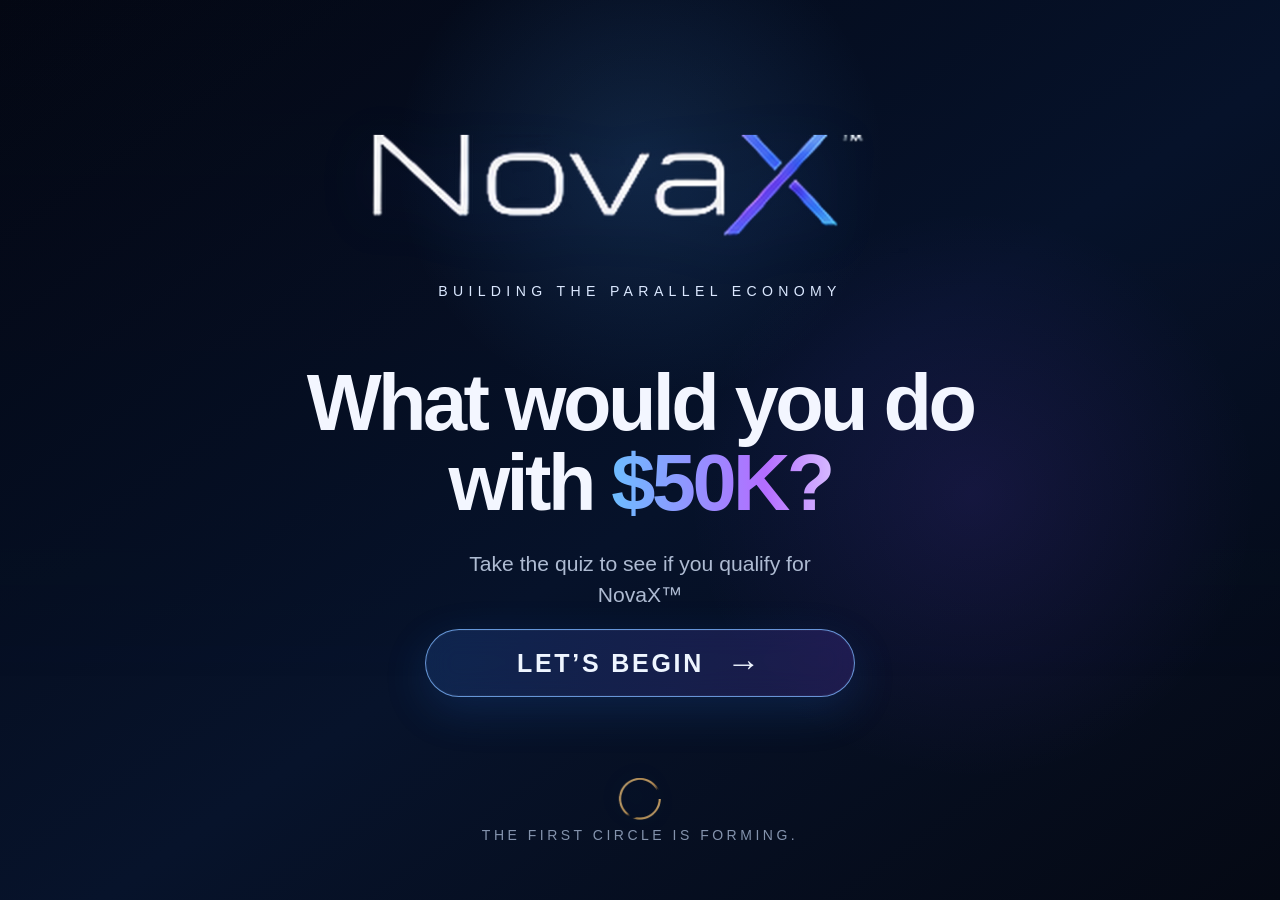
==== index.html @ e238e9a1 "Add files via upload" ====
<!doctype html>
<html lang="en">
<head>
<meta charset="utf-8">
<meta name="viewport" content="width=device-width, initial-scale=1, viewport-fit=cover">
<meta name="theme-color" content="#05090d">
<title>NovaX™ — Building the Parallel Economy</title>
<meta name="description" content="NovaX™ — Building the Parallel Economy. What would you do with $50K? Take the quiz to see if you qualify for NovaX™">
<style>
:root{--gold:#f3c66f;--gold2:#ffd98d;--ink:#05090d}
*{box-sizing:border-box}
html{-webkit-text-size-adjust:100%;text-size-adjust:100%}
html,body{margin:0;padding:0;width:100%;min-height:100%;background:var(--ink)}
body{font-family:Arial,Helvetica,sans-serif;color:#fff;overflow-x:hidden;overflow-y:auto}

/* The landing page is built from the approved portrait composition, but its
   geometry is CSS-driven. This prevents a portrait bitmap from becoming a
   narrow column on laptops and keeps every text block centered by the viewport. */
.landing{position:relative;min-height:calc(100svh - 44px);height:calc(100svh - 44px);overflow:hidden;isolation:isolate;background:var(--ink)}
.landing::before{content:"";position:absolute;inset:0;z-index:-3;background-image:url("assets/landing-background-portrait.png");background-position:center bottom;background-size:cover;background-repeat:no-repeat}
.landing::after{content:"";position:absolute;inset:0;z-index:-2;background:linear-gradient(to bottom,rgba(2,7,11,.88) 0%,rgba(2,7,11,.62) 40%,rgba(2,7,11,.10) 72%,rgba(2,7,11,.10) 100%)}

.content{position:relative;width:100%;height:100%;display:flex;flex-direction:column;align-items:center;text-align:center;padding:clamp(28px,4.5vh,72px) 20px 28px}
.logo{display:block;width:min(50vw,540px);max-width:100%;height:auto;margin:0 auto;object-fit:contain}
.tagline{margin-top:clamp(18px,3vh,38px);font-size:clamp(13px,1.45vw,25px);font-weight:400;letter-spacing:.42em;line-height:1.2;white-space:nowrap;text-transform:uppercase}
.hero-copy{margin-top:clamp(42px,7vh,96px);width:min(100%,1000px)}
h1{margin:0;font-size:clamp(42px,5.3vw,92px);font-weight:800;letter-spacing:-.045em;line-height:1.02;text-wrap:balance}
h1 .gold{color:var(--gold)}
.subcopy{margin:clamp(25px,3.5vh,48px) auto 0;font-size:clamp(18px,1.9vw,32px);line-height:1.3;max-width:760px}
.cta{margin-left:auto;margin-right:auto;margin-top:clamp(28px,4vh,52px);width:min(440px,76vw);min-height:68px;padding:0 34px;border:3px solid var(--gold2);border-radius:999px;background:rgba(0,0,0,.52);color:var(--gold2);font-size:clamp(17px,1.55vw,25px);font-weight:700;letter-spacing:.11em;text-decoration:none;display:flex;align-items:center;justify-content:center;gap:28px;box-shadow:0 8px 28px rgba(0,0,0,.35);transition:transform .16s ease,background .16s ease}
.cta span:last-child{font-size:1.35em;font-weight:400;line-height:0}
.cta:hover{transform:translateY(-2px);background:rgba(0,0,0,.72)}
.cta:focus-visible{outline:3px solid #fff;outline-offset:6px}

.bottom{position:absolute;left:50%;right:auto;transform:translateX(-50%);bottom:clamp(24px,4vh,54px);width:max-content;display:flex;flex-direction:column;align-items:center;gap:14px;pointer-events:none}
.ring{display:block;width:62px;height:62px;object-fit:contain;flex:0 0 auto}
.bottom-text{font-size:clamp(11px,1.05vw,18px);letter-spacing:.32em;text-transform:uppercase}

.site-footer{height:44px;display:flex;justify-content:center;align-items:center;gap:14px;flex-wrap:wrap;padding:8px 14px;background:#050709;color:#77736a;font-size:10px;letter-spacing:.08em;text-transform:uppercase;text-align:center}
.site-footer a{color:#8f8c83;text-decoration:none}.site-footer a:hover{color:#d7bd7e}

/* ONE SHARED LANDSCAPE SYSTEM — phone, tablet, laptop and desktop.
   Portrait mobile is isolated below and remains the approved V5 artwork. */
@media (orientation:landscape){
  .landing{
    height:calc(100svh - 44px);
    min-height:0;
    overflow:hidden;
    background:#05090d;
  }
  .landing::before{
    background-image:url("assets/landing-background.png");
    background-size:cover;
    background-position:center bottom;
    background-repeat:no-repeat;
  }
  .landing::after{
    background:linear-gradient(to bottom,rgba(2,7,11,.90) 0%,rgba(2,7,11,.68) 44%,rgba(2,7,11,.18) 74%,rgba(2,7,11,.05) 100%);
  }
  .content{
    height:100%;
    padding:clamp(6px,1.5vh,18px) 16px clamp(8px,1.5vh,18px);
    justify-content:flex-start;
  }
  .logo{
    width:min(34vw,52vh,500px);
    max-width:80vw;
    flex:0 0 auto;
  }
  .tagline{
    margin-top:clamp(5px,1.4vh,14px);
    font-size:clamp(10px,2.35vh,23px);
    letter-spacing:.42em;
    flex:0 0 auto;
  }
  .hero-copy{
    margin-top:clamp(10px,3.1vh,34px);
    width:min(100%,1050px);
    flex:0 0 auto;
  }
  h1{
    font-size:clamp(27px,7.8vh,78px);
    line-height:1.01;
  }
  .subcopy{
    margin-top:clamp(8px,2.0vh,20px);
    font-size:clamp(12px,3.5vh,27px);
    line-height:1.18;
  }
  .cta{
    margin-top:clamp(8px,2.0vh,22px);
    width:min(430px,48vw);
    min-height:clamp(42px,7.8vh,68px);
    padding:0 24px;
    font-size:clamp(13px,3.0vh,25px);
    gap:clamp(14px,2.5vh,28px);
  }
  .bottom{
    bottom:clamp(7px,1.4vh,14px);
    gap:clamp(4px,.8vh,8px);
  }
  .ring{
    width:clamp(25px,5vh,42px);
    height:clamp(25px,5vh,42px);
  }
  .bottom-text{font-size:clamp(7px,1.65vh,14px)}
  .mobile-cta-hit{display:none!important}
}

/* Short landscape phones and small tablets use the dedicated wide scenic
   background, while retaining the exact same foreground layout. */
@media (orientation:landscape) and (max-width:767px){
  .landing::before{
    background-image:url("assets/landing-background.png");
    background-position:center bottom;
  }
  .content{padding-left:10px;padding-right:10px}
  .logo{width:min(32vw,20vh,240px)}
  .tagline{font-size:clamp(8px,2.15vh,15px);letter-spacing:.34em}
  .hero-copy{margin-top:clamp(8px,2.3vh,18px)}
  h1{font-size:clamp(24px,6.9vh,48px)}
  .subcopy{font-size:clamp(11px,3.0vh,18px);margin-top:clamp(6px,1.5vh,12px)}
  .cta{width:min(310px,42vw);min-height:clamp(38px,7vh,52px);font-size:clamp(11px,2.5vh,17px);border-width:2px}
  .bottom{bottom:clamp(5px,1vh,9px)}
  .bottom-text{font-size:clamp(6px,1.35vh,10px);letter-spacing:.25em}
}

/* Extra-wide desktop caps. */
@media (min-width:1600px) and (orientation:landscape){
  .logo{width:min(500px,52vh)}
  .hero-copy{max-width:1050px}
  h1{font-size:min(78px,9vh)}
  .subcopy{font-size:min(27px,4.5vh)}
  .tagline{font-size:min(23px,2.5vh)}
}

/* MOBILE PORTRAIT — CURRENT APPROVED NOVAX™ MOCKUP. Keep structural alignment with the supplied mockup. */
@media (max-width:900px) and (orientation:portrait){
  .landing{
    height:calc(100svh - 58px);
    min-height:calc(100svh - 58px);
    overflow:hidden;
    background:#05090d;
  }
  .landing::before{
    background-image:url("assets/landing-approved-mockup.png");
    background-size:auto 100%;
    background-position:center center;
    background-repeat:no-repeat;
    background-color:#05090d;
  }
  .landing::after{display:none}
  .content{
    position:absolute;
    inset:0;
    width:100%;
    height:100%;
    padding:0;
    display:block;
  }
  .logo,.tagline,.hero-copy,.bottom{display:none}
  .site-footer{
    min-height:58px;
    height:auto;
    gap:7px 11px;
    font-size:8px;
    padding:9px 10px;
  }
  .mobile-cta-hit{
    display:block;
    position:absolute;
    left:50%;
    top:44.8%;
    width:52%;
    height:5.9%;
    transform:translate(-50%,-50%);
    border-radius:999px;
    z-index:10;
    cursor:pointer;
    -webkit-tap-highlight-color:transparent;
  }
}

@media (max-width:900px) and (orientation:portrait){
  body{overflow-y:auto}
}
@media (prefers-reduced-motion:reduce){.cta{transition:none}}
</style>
<link rel="stylesheet" href="assets/novax-signature.css">
</head>
<body>
<main aria-label="NovaX™ landing page">
  <section class="landing">
    <div class="content">
      <img class="logo" src="assets/NovaX_Signature_Logo_Dark.png" alt="NovaX™">
      <div class="tagline">Building the Parallel Economy</div>
      <div class="hero-copy">
        <h1>What would you do<br>with <span class="gold">$50K?</span></h1>
        <p class="subcopy">Take the quiz to see if you qualify for<br class="desktop-break"> NovaX™</p>
        <a class="cta" href="quiz.html" aria-label="Let's begin the NovaX™ quiz"><span>LET’S BEGIN</span><span aria-hidden="true">→</span></a>
      </div>
      <div class="bottom" aria-hidden="true"><img class="ring" src="assets/approved-ring.png" width="86" height="87" alt=""><div class="bottom-text">The first circle is forming.</div></div>
      <a class="mobile-cta-hit" href="quiz.html" aria-label="Let’s begin the NovaX™ quiz"></a>
    </div>
  </section>
  <nav class="site-footer" aria-label="Site navigation">
    <span>Copyright © 2026 NovaX™</span><span>•</span><a href="index.html">Home</a><span>•</span><a href="quiz.html">Quiz</a><span>•</span><a href="privacy.html">Privacy</a><span>•</span><a href="terms.html">Terms</a>
  </nav>
</main>
</body>
</html>
---- assets/novax-signature.css ----
/* NovaX™ Signature #5 visual prototype layer.
   Functional behavior remains owned by the V41 baseline; this file is visual-only. */
:root{
  --nx-bg:#050914;
  --nx-bg2:#091226;
  --nx-panel:rgba(10,18,36,.82);
  --nx-panel2:rgba(14,24,48,.78);
  --nx-text:#f3f6ff;
  --nx-muted:#9ca8bf;
  --nx-soft:#6f7d96;
  --nx-line:rgba(133,160,205,.20);
  --nx-line-strong:rgba(133,160,205,.34);
  --nx-blue:#49a7ff;
  --nx-violet:#8d5cff;
  --nx-purple:#b85cff;
  --nx-cyan:#51d8ff;
  --nx-white:#f4f7fb;
  --nx-shadow:0 28px 90px rgba(0,0,0,.42);
  --nx-radius:22px;
}

/* ---------- shared page atmosphere ---------- */
.auth-shell,.wrap,.app,.landing{position:relative;isolation:isolate}
.auth-shell:before,.wrap:before,.app:before,.landing:before{
  content:"";position:fixed;inset:0;z-index:-10;pointer-events:none;
  background:
    radial-gradient(circle at 15% 15%,rgba(63,132,255,.14),transparent 27%),
    radial-gradient(circle at 85% 18%,rgba(139,77,255,.13),transparent 28%),
    radial-gradient(circle at 50% 100%,rgba(30,120,210,.10),transparent 34%),
    linear-gradient(135deg,#030711 0%,#071022 48%,#050914 100%);
}
.auth-shell:after,.wrap:after,.app:after,.landing:after{
  content:"";position:fixed;inset:0;z-index:-9;pointer-events:none;opacity:.18;
  background-image:linear-gradient(rgba(125,165,220,.08) 1px,transparent 1px),linear-gradient(90deg,rgba(125,165,220,.08) 1px,transparent 1px);
  background-size:72px 72px;mask-image:linear-gradient(to bottom,black,transparent 78%);
}

/* ---------- Landing ---------- */
body:has(.landing){background:#050914!important;color:var(--nx-text)!important}
body:has(.landing) .landing{height:calc(100svh - 44px)!important;min-height:620px!important;background:transparent!important;overflow:hidden}
body:has(.landing) .landing::before{
  background-image:
    radial-gradient(circle at 50% 18%,rgba(78,161,255,.16),transparent 25%),
    radial-gradient(circle at 76% 55%,rgba(132,76,255,.12),transparent 26%),
    linear-gradient(145deg,#040814 0%,#07132b 54%,#050914 100%)!important;
  background-size:auto!important;background-position:center!important;
}
body:has(.landing) .landing::after{
  display:block!important;background:linear-gradient(180deg,rgba(3,7,17,.18),rgba(3,7,17,.28) 52%,rgba(3,7,17,.86) 100%)!important;
}
body:has(.landing) .content{justify-content:center!important;padding:34px 22px 70px!important}
body:has(.landing) .logo{width:min(560px,70vw)!important;filter:drop-shadow(0 10px 28px rgba(49,119,255,.10))!important}
body:has(.landing) .tagline{margin-top:18px!important;color:#dbe8ff!important;font-size:clamp(10px,1.1vw,16px)!important;letter-spacing:.38em!important}
body:has(.landing) .hero-copy{margin-top:clamp(42px,7vh,82px)!important;max-width:900px!important}
body:has(.landing) h1{font-size:clamp(42px,6.2vw,84px)!important;letter-spacing:-.045em!important}
body:has(.landing) h1 .gold{background:linear-gradient(90deg,#6dbdff,#b46dff 70%,#d6b9ff);-webkit-background-clip:text;background-clip:text;color:transparent!important}
body:has(.landing) .subcopy{color:#aebbd2!important;font-size:clamp(16px,1.65vw,24px)!important;line-height:1.5!important;margin-top:24px!important}
body:has(.landing) .cta{border:1px solid rgba(126,183,255,.78)!important;background:linear-gradient(100deg,rgba(55,128,240,.18),rgba(130,77,255,.18))!important;color:#eef5ff!important;box-shadow:0 14px 44px rgba(36,103,211,.20),inset 0 0 0 1px rgba(255,255,255,.04)!important;backdrop-filter:blur(14px)!important}
body:has(.landing) .cta:hover{background:linear-gradient(100deg,rgba(55,128,240,.30),rgba(130,77,255,.28))!important}
body:has(.landing) .bottom-text{color:#8493ad!important;letter-spacing:.25em!important}
body:has(.landing) .ring{opacity:.78!important;filter:drop-shadow(0 0 16px rgba(78,161,255,.22))}
body:has(.landing) .site-footer{background:#030610!important;border-top:1px solid rgba(130,158,205,.12)!important;color:#68758c!important}
body:has(.landing) .site-footer a{color:#8796ad!important}
@media(max-width:600px) and (orientation:portrait){
  body:has(.landing) .landing{height:calc(100svh - 74px)!important;min-height:0!important}
  body:has(.landing) .content{display:flex!important;position:relative!important;inset:auto!important;padding:26px 20px 52px!important}
  body:has(.landing) .logo{display:block!important;width:min(78vw,360px)!important}
  body:has(.landing) .tagline{display:block!important;font-size:9px!important;letter-spacing:.28em!important;margin-top:13px!important}
  body:has(.landing) .hero-copy{display:block!important;margin-top:54px!important}
  body:has(.landing) h1{font-size:clamp(37px,12vw,54px)!important}
  body:has(.landing) .subcopy{font-size:15px!important;margin-top:20px!important}
  body:has(.landing) .cta{min-height:56px!important;width:min(88vw,360px)!important;font-size:14px!important}
  body:has(.landing) .bottom{display:flex!important;bottom:16px!important}
  body:has(.landing) .ring{width:38px!important;height:38px!important}
  body:has(.landing) .mobile-cta-hit{display:none!important}
  body:has(.landing) .site-footer{height:74px!important}
}

/* ---------- Auth / identity ---------- */
body:has(.auth-shell){background:#050914!important;color:var(--nx-text)!important}
body:has(.auth-shell){display:flex;align-items:center;justify-content:center;padding:22px!important;min-height:100svh}
body:has(.auth-shell) .auth-shell{width:min(100%,560px)}
body:has(.auth-shell) .panel{background:linear-gradient(145deg,rgba(10,19,39,.94),rgba(6,12,26,.92))!important;border:1px solid var(--nx-line-strong)!important;border-radius:26px!important;padding:42px 34px!important;box-shadow:var(--nx-shadow),inset 0 1px 0 rgba(255,255,255,.04)!important;text-align:left!important}
body:has(.auth-shell) .logo{display:block!important;width:min(300px,76%)!important;margin:0 auto 26px!important}
body:has(.auth-shell) .eyebrow{color:#7dbaff!important;letter-spacing:.22em!important;font-size:10px!important}
body:has(.auth-shell) .headline{font-family:Inter,system-ui,sans-serif!important;font-weight:650!important;letter-spacing:-.035em!important;color:#f4f7ff!important;font-size:clamp(34px,6vw,50px)!important}
body:has(.auth-shell) .sub{color:var(--nx-muted)!important;font-size:14px!important}
body:has(.auth-shell) .auth-buttons{gap:12px!important}
body:has(.auth-shell) .auth-btn{border:1px solid var(--nx-line-strong)!important;border-radius:13px!important;background:rgba(255,255,255,.045)!important;color:#edf4ff!important;min-height:54px!important;letter-spacing:.07em!important}
body:has(.auth-shell) .auth-btn.primary{background:linear-gradient(100deg,#317fdc,#6d4eea)!important;border-color:transparent!important;color:white!important}
body:has(.auth-shell) .auth-btn.apple{background:#f3f6fb!important;color:#08101e!important;border-color:#f3f6fb!important}
body:has(.auth-shell) .profile{border-top:1px solid var(--nx-line)!important}
body:has(.auth-shell) .avatar{border:1px solid rgba(93,165,255,.45)!important;background:linear-gradient(145deg,#10284c,#241344)!important}
body:has(.auth-shell) .profile-name{font-family:Inter,system-ui,sans-serif!important;font-weight:700!important}
body:has(.auth-shell) .fineprint,body:has(.auth-shell) .fineprint a{color:#708099!important}

/* ---------- Quiz / Builder Profile ---------- */
body:has(.wrap){background:#050914!important;color:var(--nx-text)!important}
body:has(.wrap) .wrap{width:min(920px,94vw)!important;padding:28px 0 80px!important}
body:has(.wrap) .header{text-align:left!important;display:grid;grid-template-columns:auto 1fr;gap:24px;align-items:center;margin-bottom:28px!important;padding:18px 20px;background:rgba(8,16,33,.68);border:1px solid var(--nx-line);border-radius:20px;backdrop-filter:blur(14px)}
body:has(.wrap) .header .logo{width:190px!important;margin:0!important}
body:has(.wrap) .tagline{color:#8fa8c9!important;letter-spacing:.28em!important;font-size:9px!important;text-transform:uppercase}
body:has(.wrap) .panel{background:linear-gradient(145deg,rgba(10,19,39,.91),rgba(6,12,26,.92))!important;border:1px solid var(--nx-line)!important;border-radius:24px!important;padding:38px!important;box-shadow:var(--nx-shadow),inset 0 1px 0 rgba(255,255,255,.03)!important}
body:has(.wrap) .panel h1,body:has(.wrap) .panel h2{font-family:Inter,system-ui,sans-serif!important;font-weight:650!important;letter-spacing:-.04em!important;color:#f4f7ff!important}
body:has(.wrap) .panel h1{font-size:clamp(34px,6vw,58px)!important}
body:has(.wrap) .panel h2{font-size:clamp(29px,5vw,46px)!important}
body:has(.wrap) .panel p{color:var(--nx-muted)!important}
body:has(.wrap) input{background:rgba(2,7,17,.72)!important;border:1px solid var(--nx-line-strong)!important;border-radius:12px!important;color:#fff!important}
body:has(.wrap) label{color:#91a4c0!important}
body:has(.wrap) button{border:1px solid rgba(110,175,255,.50)!important;border-radius:12px!important;background:linear-gradient(100deg,rgba(49,127,220,.16),rgba(109,78,234,.14))!important;color:#eef5ff!important}
body:has(.wrap) button:hover{background:linear-gradient(100deg,rgba(49,127,220,.27),rgba(109,78,234,.24))!important}
body:has(.wrap) .answer{background:rgba(255,255,255,.035)!important;border-color:var(--nx-line)!important}
body:has(.wrap) .answer:hover,body:has(.wrap) .answer.selected{background:rgba(83,139,228,.14)!important;border-color:rgba(105,183,255,.60)!important}
body:has(.wrap) .progress{background:#152038!important;height:4px!important}
body:has(.wrap) .bar{background:linear-gradient(90deg,var(--nx-blue),var(--nx-violet))!important}
body:has(.wrap) .score{color:#e8efff!important;font-family:Inter,system-ui,sans-serif!important;font-weight:700!important}
body:has(.wrap) .tag{border-color:rgba(111,174,255,.40)!important;color:#9ccaff!important;background:rgba(59,126,220,.08)!important;border-radius:999px!important}
body:has(.wrap) .box{border-color:var(--nx-line)!important}
body:has(.wrap) .path{font-family:Inter,system-ui,sans-serif!important;color:#c7d9f5!important}
body:has(.wrap) .share-profile{border-color:var(--nx-line)!important}
body:has(.wrap) .profile-card{border-color:rgba(112,175,255,.42)!important;box-shadow:0 28px 90px rgba(0,0,0,.55)!important}
@media(max-width:650px){body:has(.wrap) .header{grid-template-columns:1fr;text-align:center;gap:10px}body:has(.wrap) .header .logo{margin:auto!important;width:min(220px,70vw)!important}body:has(.wrap) .panel{padding:24px 18px!important}}

/* ---------- Hub ---------- */
body:has(.app){background:#050914!important;color:var(--nx-text)!important}
body:has(.app) .sidebar{background:rgba(5,12,27,.92)!important;border-color:var(--nx-line)!important;box-shadow:20px 0 60px rgba(0,0,0,.18)}
body:has(.app) .brand img{width:170px!important;height:auto!important;object-fit:contain!important}
body:has(.app) .nav button{color:#9daac0!important;border-color:transparent!important;background:transparent!important}
body:has(.app) .nav button.active,body:has(.app) .nav button:hover{background:linear-gradient(90deg,rgba(56,127,225,.18),rgba(130,76,255,.12))!important;color:#f1f6ff!important;border-color:rgba(105,171,255,.20)!important}
body:has(.app) .top{background:rgba(4,10,22,.76)!important;border-color:var(--nx-line)!important;backdrop-filter:blur(14px)}
body:has(.app) .card,body:has(.app) .hero{background:linear-gradient(145deg,rgba(10,19,39,.86),rgba(6,12,26,.86))!important;border-color:var(--nx-line)!important;box-shadow:0 22px 70px rgba(0,0,0,.24),inset 0 1px 0 rgba(255,255,255,.025)!important}
body:has(.app) .hero{background:radial-gradient(circle at 78% 22%,rgba(123,76,255,.20),transparent 28%),radial-gradient(circle at 30% 30%,rgba(45,139,255,.16),transparent 30%),linear-gradient(145deg,rgba(10,19,39,.96),rgba(6,12,26,.92))!important}
body:has(.app) .hero h1,body:has(.app) .card h2{font-family:Inter,system-ui,sans-serif!important;font-weight:650!important;letter-spacing:-.035em!important}
body:has(.app) .hero .tagline{color:#8fc5ff!important}
body:has(.app) .sub,body:has(.app) p{color:#93a3bc!important}
body:has(.app) .node .dot{border-color:rgba(104,179,255,.40)!important;background:#071329!important;color:#9ed0ff!important}
body:has(.app) .node.done .dot{background:linear-gradient(135deg,#317fdc,#714be8)!important;color:#fff!important;border-color:transparent!important}
body:has(.app) .node.current .dot{box-shadow:0 0 0 6px rgba(84,151,255,.10),0 0 28px rgba(91,129,255,.30)!important}
body:has(.app) .path{background:rgba(255,255,255,.025)!important;border-color:var(--nx-line)!important}
body:has(.app) .path button,body:has(.app) .invite button,body:has(.app) .theme button{border-color:rgba(105,173,255,.45)!important;background:rgba(49,127,220,.08)!important;color:#dcecff!important}
body:has(.app) .state{border-color:rgba(115,173,255,.28)!important;color:#91c7ff!important;background:rgba(64,133,224,.08)!important}
body:has(.app) .reward{border-color:var(--nx-line)!important}
body:has(.app) .rnum{background:linear-gradient(135deg,#317fdc,#784ce9)!important;color:white!important}
body:has(.app) .footerbanner{background:radial-gradient(circle at 80% 20%,rgba(127,75,255,.20),transparent 28%),linear-gradient(145deg,#08142a,#0b1021)!important;border-color:var(--nx-line-strong)!important}
body:has(.app) .light{--bg:#f3f7fc!important;--panel:#fff!important;--panel2:#edf2f8!important;--text:#172338!important;--muted:#617089!important;--line:#d9e1ec!important}
body:has(.app) .light .sidebar,body:has(.app) .light .top{background:rgba(248,251,255,.90)!important;color:#172338!important}
body:has(.app) .light .card,body:has(.app) .light .hero{background:rgba(255,255,255,.94)!important;color:#172338!important}
body:has(.app) .light .nav button{color:#60718a!important}
body:has(.app) .light .nav button.active,body:has(.app) .light .nav button:hover{background:#eaf2fc!important;color:#17304e!important}
body:has(.app) .light .hero p,body:has(.app) .light .sub,body:has(.app) .light p{color:#63728a!important}
body:has(.app) .light .footerbanner{background:linear-gradient(145deg,#edf5ff,#f3efff)!important;color:#172338!important}

@media(max-width:700px){body:has(.app) .brand img{width:124px!important}body:has(.app) .nav button:nth-child(n+5){display:none!important}}
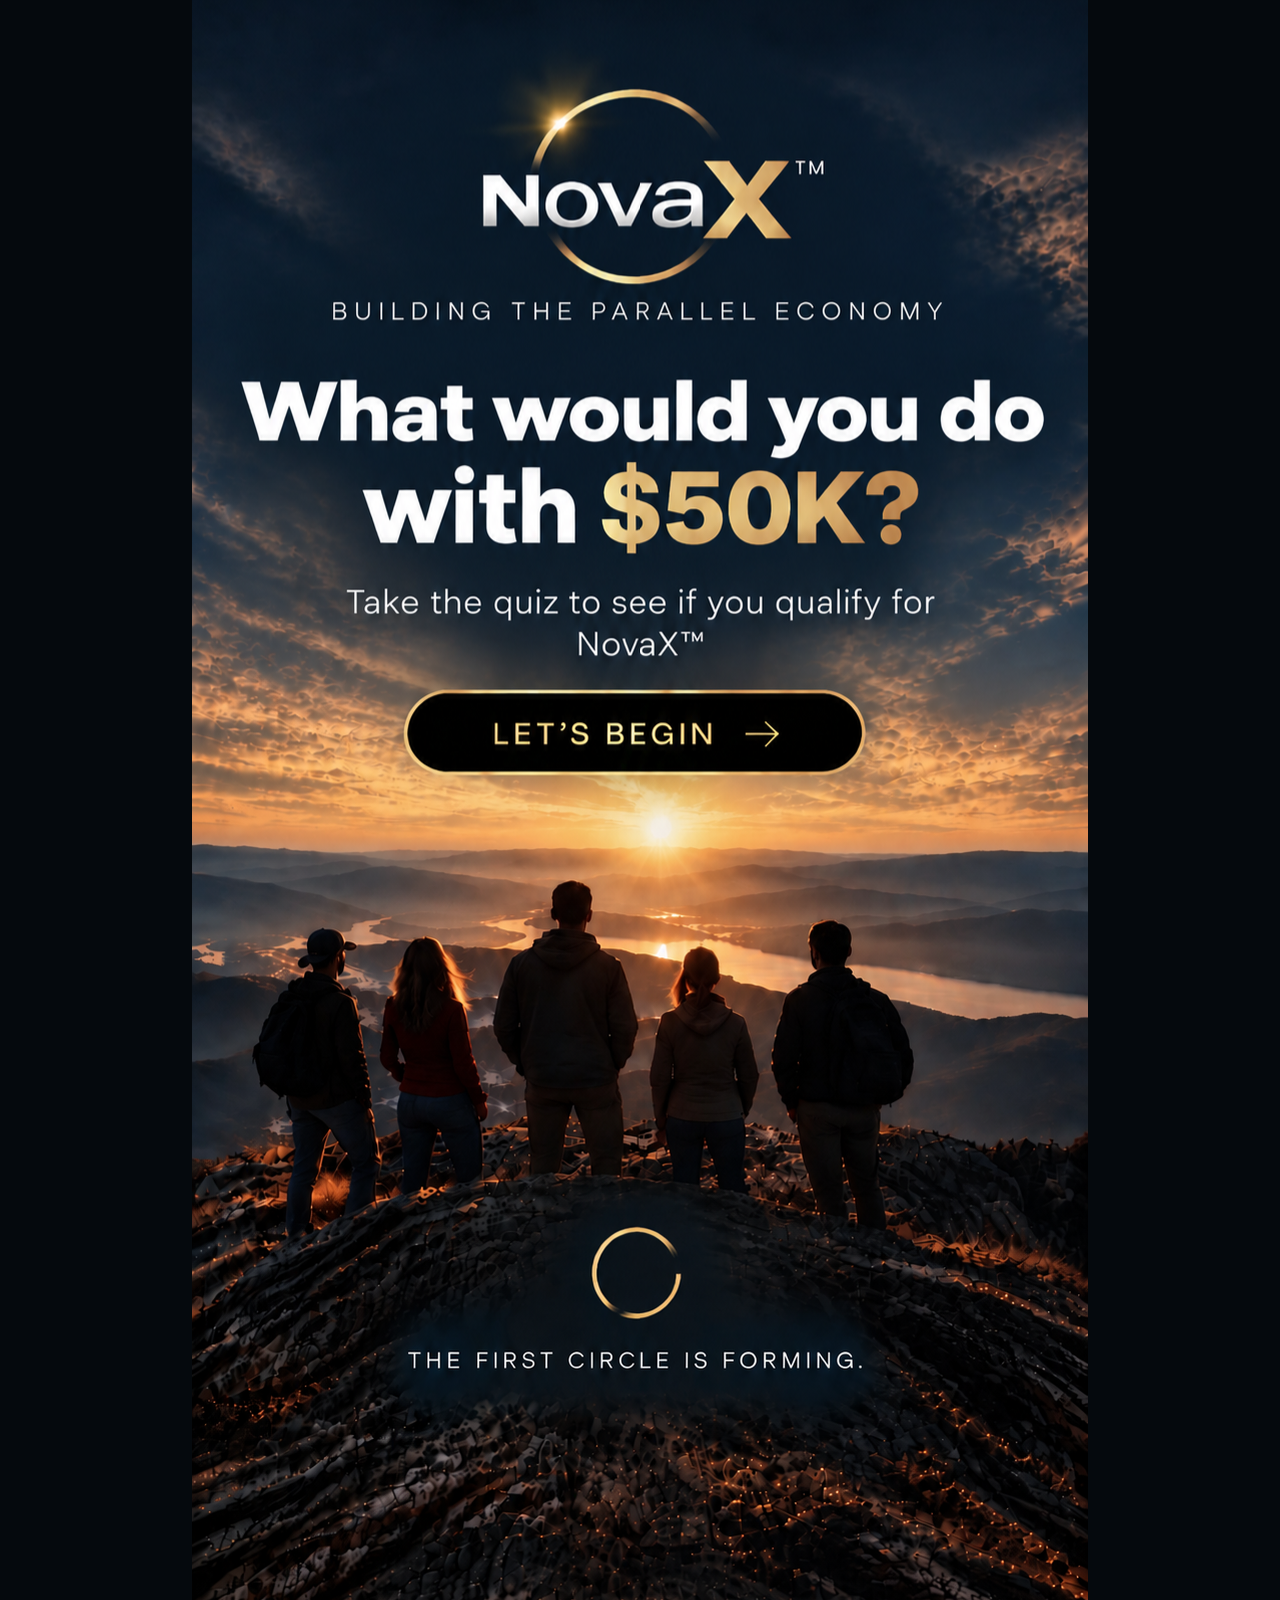
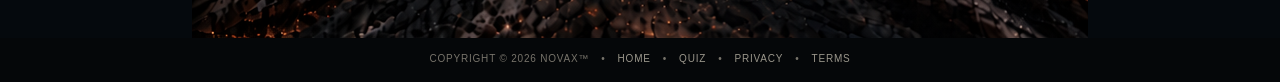
==== commit eb6516a8: "Add files via upload" ====
--- a/index.html
+++ b/index.html
@@ -2,209 +2,36 @@
 <html lang="en">
 <head>
 <meta charset="utf-8">
-<meta name="viewport" content="width=device-width, initial-scale=1, viewport-fit=cover">
-<meta name="theme-color" content="#05090d">
+<meta name="viewport" content="width=device-width,initial-scale=1">
 <title>NovaX™ — Building the Parallel Economy</title>
-<meta name="description" content="NovaX™ — Building the Parallel Economy. What would you do with $50K? Take the quiz to see if you qualify for NovaX™">
+<meta name="description" content="NovaX™ — Building the Parallel Economy. What would you do with $50K? Take the quiz to see if you qualify for NovaX™.">
 <style>
-:root{--gold:#f3c66f;--gold2:#ffd98d;--ink:#05090d}
+:root{--bg:#05090d;--footer:#050709;--footer-text:#77736a;--footer-link:#9a968b}
 *{box-sizing:border-box}
-html{-webkit-text-size-adjust:100%;text-size-adjust:100%}
-html,body{margin:0;padding:0;width:100%;min-height:100%;background:var(--ink)}
-body{font-family:Arial,Helvetica,sans-serif;color:#fff;overflow-x:hidden;overflow-y:auto}
-
-/* The landing page is built from the approved portrait composition, but its
-   geometry is CSS-driven. This prevents a portrait bitmap from becoming a
-   narrow column on laptops and keeps every text block centered by the viewport. */
-.landing{position:relative;min-height:calc(100svh - 44px);height:calc(100svh - 44px);overflow:hidden;isolation:isolate;background:var(--ink)}
-.landing::before{content:"";position:absolute;inset:0;z-index:-3;background-image:url("assets/landing-background-portrait.png");background-position:center bottom;background-size:cover;background-repeat:no-repeat}
-.landing::after{content:"";position:absolute;inset:0;z-index:-2;background:linear-gradient(to bottom,rgba(2,7,11,.88) 0%,rgba(2,7,11,.62) 40%,rgba(2,7,11,.10) 72%,rgba(2,7,11,.10) 100%)}
-
-.content{position:relative;width:100%;height:100%;display:flex;flex-direction:column;align-items:center;text-align:center;padding:clamp(28px,4.5vh,72px) 20px 28px}
-.logo{display:block;width:min(50vw,540px);max-width:100%;height:auto;margin:0 auto;object-fit:contain}
-.tagline{margin-top:clamp(18px,3vh,38px);font-size:clamp(13px,1.45vw,25px);font-weight:400;letter-spacing:.42em;line-height:1.2;white-space:nowrap;text-transform:uppercase}
-.hero-copy{margin-top:clamp(42px,7vh,96px);width:min(100%,1000px)}
-h1{margin:0;font-size:clamp(42px,5.3vw,92px);font-weight:800;letter-spacing:-.045em;line-height:1.02;text-wrap:balance}
-h1 .gold{color:var(--gold)}
-.subcopy{margin:clamp(25px,3.5vh,48px) auto 0;font-size:clamp(18px,1.9vw,32px);line-height:1.3;max-width:760px}
-.cta{margin-left:auto;margin-right:auto;margin-top:clamp(28px,4vh,52px);width:min(440px,76vw);min-height:68px;padding:0 34px;border:3px solid var(--gold2);border-radius:999px;background:rgba(0,0,0,.52);color:var(--gold2);font-size:clamp(17px,1.55vw,25px);font-weight:700;letter-spacing:.11em;text-decoration:none;display:flex;align-items:center;justify-content:center;gap:28px;box-shadow:0 8px 28px rgba(0,0,0,.35);transition:transform .16s ease,background .16s ease}
-.cta span:last-child{font-size:1.35em;font-weight:400;line-height:0}
-.cta:hover{transform:translateY(-2px);background:rgba(0,0,0,.72)}
-.cta:focus-visible{outline:3px solid #fff;outline-offset:6px}
-
-.bottom{position:absolute;left:50%;right:auto;transform:translateX(-50%);bottom:clamp(24px,4vh,54px);width:max-content;display:flex;flex-direction:column;align-items:center;gap:14px;pointer-events:none}
-.ring{display:block;width:62px;height:62px;object-fit:contain;flex:0 0 auto}
-.bottom-text{font-size:clamp(11px,1.05vw,18px);letter-spacing:.32em;text-transform:uppercase}
-
-.site-footer{height:44px;display:flex;justify-content:center;align-items:center;gap:14px;flex-wrap:wrap;padding:8px 14px;background:#050709;color:#77736a;font-size:10px;letter-spacing:.08em;text-transform:uppercase;text-align:center}
-.site-footer a{color:#8f8c83;text-decoration:none}.site-footer a:hover{color:#d7bd7e}
-
-/* ONE SHARED LANDSCAPE SYSTEM — phone, tablet, laptop and desktop.
-   Portrait mobile is isolated below and remains the approved V5 artwork. */
-@media (orientation:landscape){
-  .landing{
-    height:calc(100svh - 44px);
-    min-height:0;
-    overflow:hidden;
-    background:#05090d;
-  }
-  .landing::before{
-    background-image:url("assets/landing-background.png");
-    background-size:cover;
-    background-position:center bottom;
-    background-repeat:no-repeat;
-  }
-  .landing::after{
-    background:linear-gradient(to bottom,rgba(2,7,11,.90) 0%,rgba(2,7,11,.68) 44%,rgba(2,7,11,.18) 74%,rgba(2,7,11,.05) 100%);
-  }
-  .content{
-    height:100%;
-    padding:clamp(6px,1.5vh,18px) 16px clamp(8px,1.5vh,18px);
-    justify-content:flex-start;
-  }
-  .logo{
-    width:min(34vw,52vh,500px);
-    max-width:80vw;
-    flex:0 0 auto;
-  }
-  .tagline{
-    margin-top:clamp(5px,1.4vh,14px);
-    font-size:clamp(10px,2.35vh,23px);
-    letter-spacing:.42em;
-    flex:0 0 auto;
-  }
-  .hero-copy{
-    margin-top:clamp(10px,3.1vh,34px);
-    width:min(100%,1050px);
-    flex:0 0 auto;
-  }
-  h1{
-    font-size:clamp(27px,7.8vh,78px);
-    line-height:1.01;
-  }
-  .subcopy{
-    margin-top:clamp(8px,2.0vh,20px);
-    font-size:clamp(12px,3.5vh,27px);
-    line-height:1.18;
-  }
-  .cta{
-    margin-top:clamp(8px,2.0vh,22px);
-    width:min(430px,48vw);
-    min-height:clamp(42px,7.8vh,68px);
-    padding:0 24px;
-    font-size:clamp(13px,3.0vh,25px);
-    gap:clamp(14px,2.5vh,28px);
-  }
-  .bottom{
-    bottom:clamp(7px,1.4vh,14px);
-    gap:clamp(4px,.8vh,8px);
-  }
-  .ring{
-    width:clamp(25px,5vh,42px);
-    height:clamp(25px,5vh,42px);
-  }
-  .bottom-text{font-size:clamp(7px,1.65vh,14px)}
-  .mobile-cta-hit{display:none!important}
-}
-
-/* Short landscape phones and small tablets use the dedicated wide scenic
-   background, while retaining the exact same foreground layout. */
-@media (orientation:landscape) and (max-width:767px){
-  .landing::before{
-    background-image:url("assets/landing-background.png");
-    background-position:center bottom;
-  }
-  .content{padding-left:10px;padding-right:10px}
-  .logo{width:min(32vw,20vh,240px)}
-  .tagline{font-size:clamp(8px,2.15vh,15px);letter-spacing:.34em}
-  .hero-copy{margin-top:clamp(8px,2.3vh,18px)}
-  h1{font-size:clamp(24px,6.9vh,48px)}
-  .subcopy{font-size:clamp(11px,3.0vh,18px);margin-top:clamp(6px,1.5vh,12px)}
-  .cta{width:min(310px,42vw);min-height:clamp(38px,7vh,52px);font-size:clamp(11px,2.5vh,17px);border-width:2px}
-  .bottom{bottom:clamp(5px,1vh,9px)}
-  .bottom-text{font-size:clamp(6px,1.35vh,10px);letter-spacing:.25em}
-}
-
-/* Extra-wide desktop caps. */
-@media (min-width:1600px) and (orientation:landscape){
-  .logo{width:min(500px,52vh)}
-  .hero-copy{max-width:1050px}
-  h1{font-size:min(78px,9vh)}
-  .subcopy{font-size:min(27px,4.5vh)}
-  .tagline{font-size:min(23px,2.5vh)}
-}
-
-/* MOBILE PORTRAIT — CURRENT APPROVED NOVAX™ MOCKUP. Keep structural alignment with the supplied mockup. */
-@media (max-width:900px) and (orientation:portrait){
-  .landing{
-    height:calc(100svh - 58px);
-    min-height:calc(100svh - 58px);
-    overflow:hidden;
-    background:#05090d;
-  }
-  .landing::before{
-    background-image:url("assets/landing-approved-mockup.png");
-    background-size:auto 100%;
-    background-position:center center;
-    background-repeat:no-repeat;
-    background-color:#05090d;
-  }
-  .landing::after{display:none}
-  .content{
-    position:absolute;
-    inset:0;
-    width:100%;
-    height:100%;
-    padding:0;
-    display:block;
-  }
-  .logo,.tagline,.hero-copy,.bottom{display:none}
-  .site-footer{
-    min-height:58px;
-    height:auto;
-    gap:7px 11px;
-    font-size:8px;
-    padding:9px 10px;
-  }
-  .mobile-cta-hit{
-    display:block;
-    position:absolute;
-    left:50%;
-    top:44.8%;
-    width:52%;
-    height:5.9%;
-    transform:translate(-50%,-50%);
-    border-radius:999px;
-    z-index:10;
-    cursor:pointer;
-    -webkit-tap-highlight-color:transparent;
-  }
-}
-
-@media (max-width:900px) and (orientation:portrait){
-  body{overflow-y:auto}
-}
-@media (prefers-reduced-motion:reduce){.cta{transition:none}}
+html{-webkit-text-size-adjust:100%;text-size-adjust:100%;background:var(--bg)}
+body{margin:0;min-height:100vh;background:var(--bg);color:#fff;font-family:Arial,Helvetica,sans-serif;overflow-x:hidden}
+.landing-page{min-height:100vh;background:var(--bg);display:flex;flex-direction:column;align-items:center}
+.landing-stage{position:relative;width:min(896px,100%);line-height:0;background:var(--bg)}
+.landing-art{display:block;width:100%;height:auto;max-width:896px}
+.landing-cta{position:absolute;left:50%;top:44.85%;width:52%;height:6%;transform:translate(-50%,-50%);border-radius:999px;z-index:2;display:block;cursor:pointer;-webkit-tap-highlight-color:transparent}
+.landing-cta:focus-visible{outline:3px solid #fff;outline-offset:6px}
+.site-footer{width:100%;display:flex;justify-content:center;align-items:center;gap:12px;flex-wrap:wrap;padding:14px 12px 16px;background:var(--footer);color:var(--footer-text);font-size:10px;line-height:1.4;letter-spacing:.08em;text-transform:uppercase;text-align:center}
+.site-footer a{color:var(--footer-link);text-decoration:none}.site-footer a:hover{color:#d7bd7e}.site-footer a:focus-visible{outline:2px solid #d7bd7e;outline-offset:3px}
+@media(max-width:600px){.landing-stage{width:100%}.landing-cta{top:44.85%;width:54%;height:6.2%}.site-footer{font-size:9px;gap:8px;padding:12px 9px 14px}}
 </style>
-<link rel="stylesheet" href="assets/novax-signature.css">
 </head>
 <body>
-<main aria-label="NovaX™ landing page">
-  <section class="landing">
-    <div class="content">
-      <img class="logo" src="assets/NovaX_Signature_Logo_Dark.png" alt="NovaX™">
-      <div class="tagline">Building the Parallel Economy</div>
-      <div class="hero-copy">
-        <h1>What would you do<br>with <span class="gold">$50K?</span></h1>
-        <p class="subcopy">Take the quiz to see if you qualify for<br class="desktop-break"> NovaX™</p>
-        <a class="cta" href="quiz.html" aria-label="Let's begin the NovaX™ quiz"><span>LET’S BEGIN</span><span aria-hidden="true">→</span></a>
-      </div>
-      <div class="bottom" aria-hidden="true"><img class="ring" src="assets/approved-ring.png" width="86" height="87" alt=""><div class="bottom-text">The first circle is forming.</div></div>
-      <a class="mobile-cta-hit" href="quiz.html" aria-label="Let’s begin the NovaX™ quiz"></a>
-    </div>
+<main class="landing-page" aria-label="NovaX™ landing page">
+  <section class="landing-stage" aria-label="NovaX™ introduction">
+    <img class="landing-art" src="assets/landing-approved-mockup.png" alt="NovaX™ — Building the Parallel Economy. What would you do with $50K?">
+    <a class="landing-cta" href="quiz.html" aria-label="Let's begin the NovaX™ quiz"></a>
   </section>
   <nav class="site-footer" aria-label="Site navigation">
-    <span>Copyright © 2026 NovaX™</span><span>•</span><a href="index.html">Home</a><span>•</span><a href="quiz.html">Quiz</a><span>•</span><a href="privacy.html">Privacy</a><span>•</span><a href="terms.html">Terms</a>
+    <span>Copyright © 2026 NovaX™</span><span aria-hidden="true">•</span>
+    <a href="index.html">Home</a><span aria-hidden="true">•</span>
+    <a href="quiz.html">Quiz</a><span aria-hidden="true">•</span>
+    <a href="privacy.html">Privacy</a><span aria-hidden="true">•</span>
+    <a href="terms.html">Terms</a>
   </nav>
 </main>
 </body>
